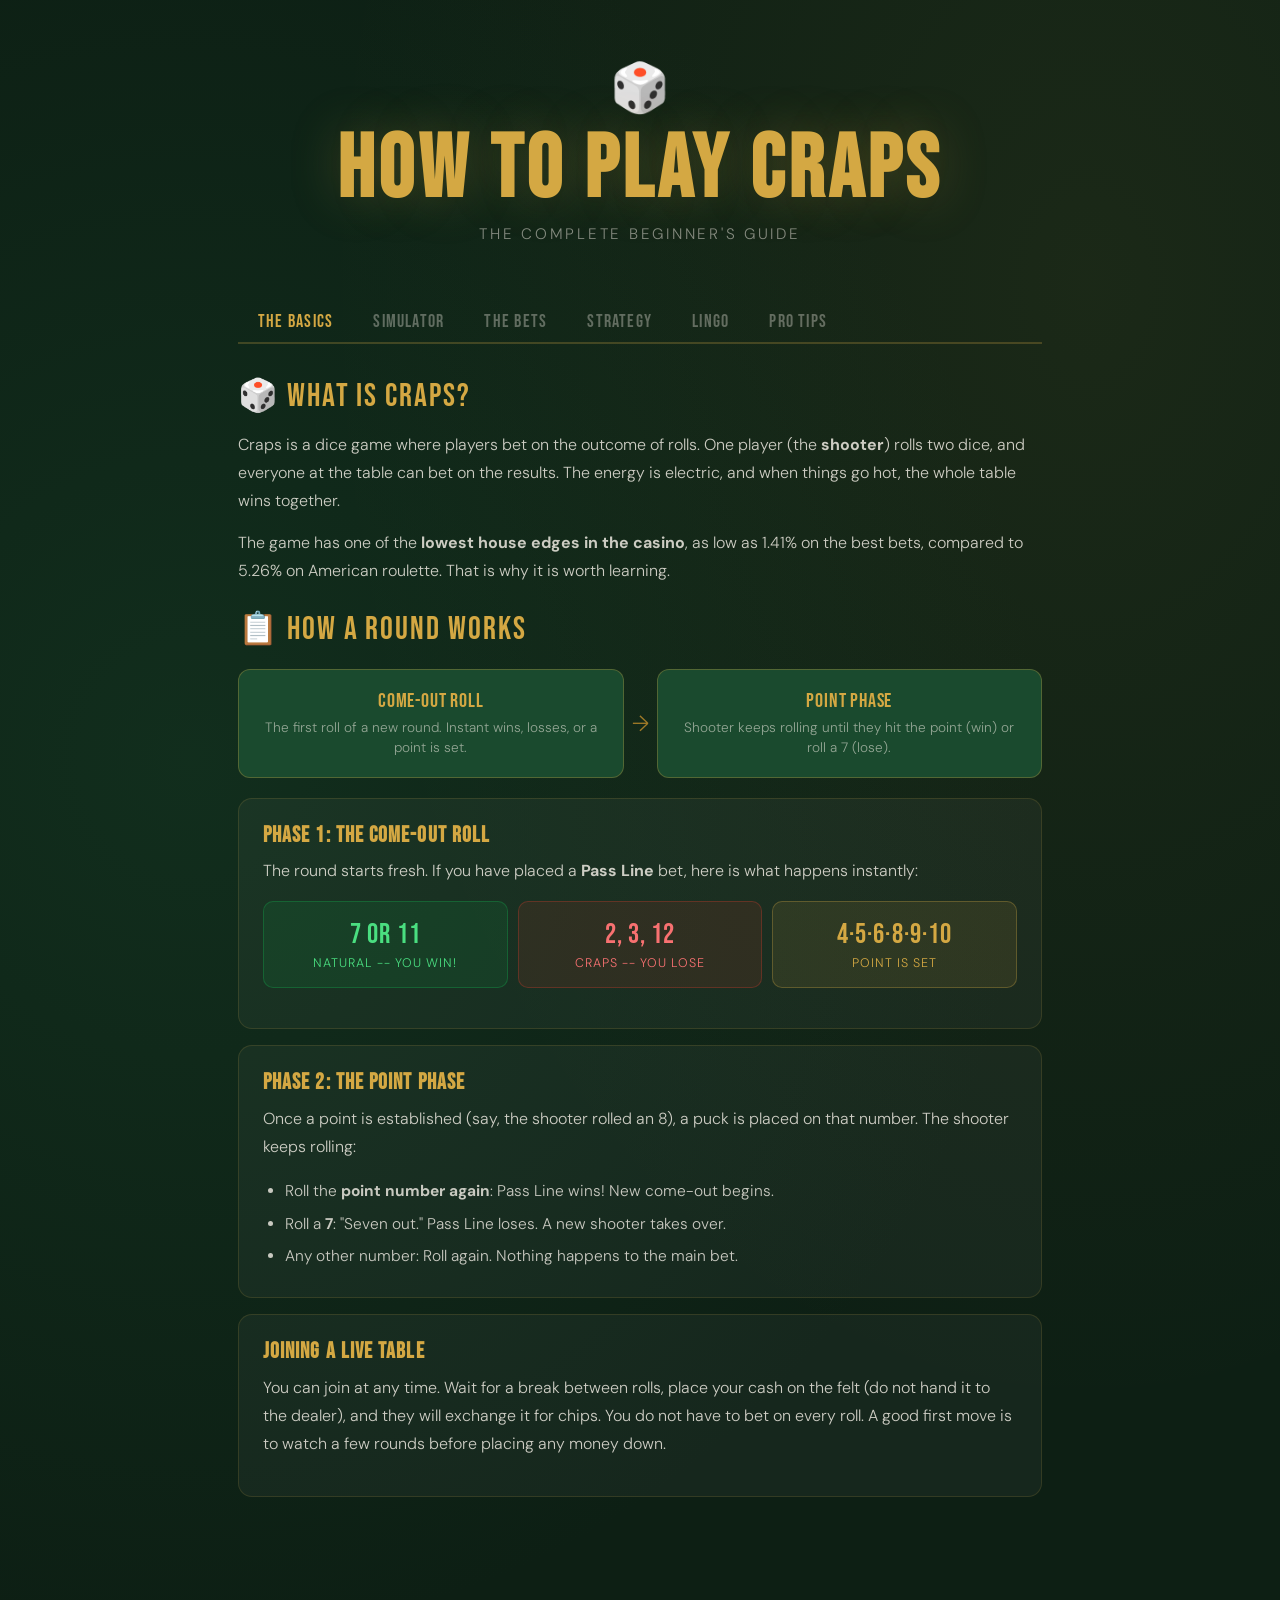
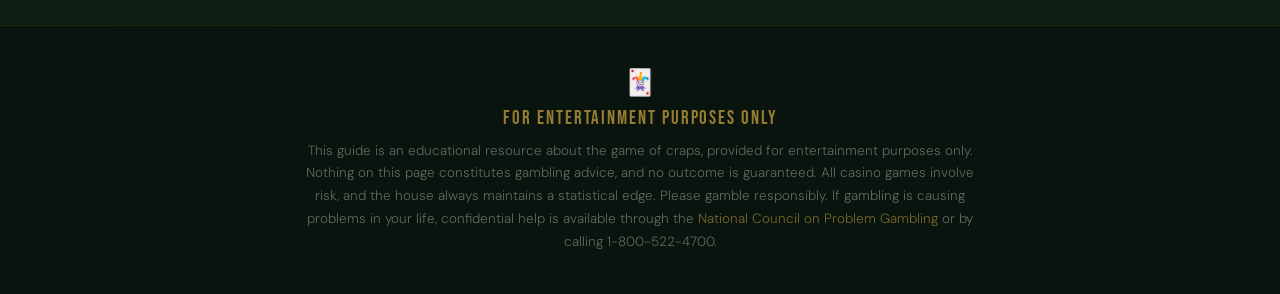
==== index.html @ 187bb557 "Setup the site" ====
<!DOCTYPE html>
<html lang="en">
<head>
<meta charset="UTF-8">
<meta name="viewport" content="width=device-width, initial-scale=1.0, viewport-fit=cover">
<meta name="theme-color" content="#0d1f14">

<title>How to Play Craps: Complete Beginner's Guide with Free Simulator</title>
<meta name="description" content="Learn how to play craps in minutes. Covers rules, the best bets (Pass Line, Free Odds), what to avoid, and a free interactive simulator with bankroll tracker. For entertainment purposes only.">
<meta name="keywords" content="how to play craps, craps rules, craps guide, craps for beginners, craps bets explained, pass line bet, free odds bet, craps simulator, craps strategy, casino dice game">
<meta name="author" content="CrapsGuide.fun">
<link rel="canonical" href="https://crapsguide.fun/">

<meta property="og:type" content="article">
<meta property="og:title" content="How to Play Craps: Complete Beginner's Guide with Free Simulator">
<meta property="og:description" content="Learn craps rules, the best bets, what to avoid, and practice free with an interactive simulator. One of the lowest house-edge games in the casino, if you know what to bet.">
<meta property="og:url" content="https://crapsguide.fun/">
<meta property="og:site_name" content="CrapsGuide.fun">
<meta property="og:locale" content="en_US">

<meta name="twitter:card" content="summary">
<meta name="twitter:title" content="How to Play Craps: Complete Beginner's Guide with Free Simulator">
<meta name="twitter:description" content="Learn craps rules, the best bets, what to avoid, and practice free with an interactive simulator. One of the lowest house-edge games in the casino.">
<meta name="twitter:site" content="@crapsguide">

<meta name="robots" content="index, follow">

<script type="application/ld+json">
{
  "@context": "https://schema.org",
  "@graph": [
    {
      "@type": "Article",
      "@id": "https://crapsguide.fun/#article",
      "headline": "How to Play Craps: Complete Beginner's Guide",
      "description": "A complete guide to playing craps, covering the rules, best bets, house edges, table lingo, and an interactive simulator with bankroll tracker.",
      "url": "https://crapsguide.fun/",
      "author": {
        "@type": "Organization",
        "name": "CrapsGuide.fun",
        "url": "https://crapsguide.fun/"
      },
      "publisher": {
        "@type": "Organization",
        "name": "CrapsGuide.fun",
        "url": "https://crapsguide.fun/"
      },
      "mainEntityOfPage": "https://crapsguide.fun/",
      "inLanguage": "en-US",
      "about": {
        "@type": "Thing",
        "name": "Craps",
        "description": "A casino dice game where players bet on the outcome of dice rolls"
      }
    },
    {
      "@type": "FAQPage",
      "@id": "https://crapsguide.fun/#faq",
      "mainEntity": [
        {
          "@type": "Question",
          "name": "How do you play craps?",
          "acceptedAnswer": {
            "@type": "Answer",
            "text": "Craps is a dice game with two phases. On the come-out roll, rolling 7 or 11 wins the Pass Line bet instantly, while 2, 3, or 12 loses. Any other number (4, 5, 6, 8, 9, or 10) sets the point. In the point phase, the shooter keeps rolling until they hit the point number again (Pass Line wins) or roll a 7 (Pass Line loses)."
          }
        },
        {
          "@type": "Question",
          "name": "What is the best bet in craps?",
          "acceptedAnswer": {
            "@type": "Answer",
            "text": "The best bets in craps are the Pass Line bet (1.41% house edge) combined with the Free Odds bet, which has a 0% house edge and is the only bet in any casino game with no mathematical advantage for the house. Always take maximum odds after a point is set."
          }
        },
        {
          "@type": "Question",
          "name": "What bets should you avoid in craps?",
          "acceptedAnswer": {
            "@type": "Answer",
            "text": "Avoid proposition bets (11-16% house edge), Hardways (9-11%), Big 6 and Big 8 (9.09%), and the Field bet. These bets have very high house edges and will drain your bankroll quickly. Stick to the Pass Line and Free Odds for the best chance of a longer session."
          }
        },
        {
          "@type": "Question",
          "name": "What is the Free Odds bet in craps?",
          "acceptedAnswer": {
            "@type": "Answer",
            "text": "The Free Odds bet is an additional wager placed behind your Pass Line bet after a point is set. It pays true mathematical odds with zero house edge: 2:1 for points 4 or 10, 3:2 for points 5 or 9, and 6:5 for points 6 or 8. Most casinos allow 2x to 10x odds. Always take the maximum odds available."
          }
        },
        {
          "@type": "Question",
          "name": "What does 'seven out' mean in craps?",
          "acceptedAnswer": {
            "@type": "Answer",
            "text": "Seven out means the shooter rolled a 7 during the point phase, before hitting the point number. This ends the shooter's turn, causes all Pass Line bets to lose, and passes the dice to the next shooter."
          }
        },
        {
          "@type": "Question",
          "name": "Is craps a good game to play at a casino?",
          "acceptedAnswer": {
            "@type": "Answer",
            "text": "Craps is one of the best games in the casino if you stick to the right bets. The Pass Line has only a 1.41% house edge, and combining it with Free Odds can bring the overall edge below 0.5%. It's comparable to blackjack with basic strategy and far better than slots (5-12%) or roulette (5.26%)."
          }
        },
        {
          "@type": "Question",
          "name": "What is a come-out roll in craps?",
          "acceptedAnswer": {
            "@type": "Answer",
            "text": "The come-out roll is the first roll of a new craps round. During the come-out, rolling 7 or 11 is a Natural and wins the Pass Line bet immediately. Rolling 2, 3, or 12 is Craps and loses the Pass Line bet. Any other number (4, 5, 6, 8, 9, or 10) establishes the point for that round."
          }
        }
      ]
    }
  ]
}
</script>

<link rel="stylesheet" href="css/style.css">

</head>
<body>

<header>
  <span class="dice-anim">🎲</span>
  <h1>How to Play Craps</h1>
  <div class="subtitle">The Complete Beginner's Guide</div>
</header>

<main>
<div class="container">

  <nav class="tabs" role="tablist" aria-label="Guide sections">
    <button class="tab-btn active" role="tab" aria-selected="true"  aria-controls="tab-basics"    onclick="showTab('basics',this)">The Basics</button>
    <button class="tab-btn"        role="tab" aria-selected="false" aria-controls="tab-simulator" onclick="showTab('simulator',this)">Simulator</button>
    <button class="tab-btn"        role="tab" aria-selected="false" aria-controls="tab-bets"      onclick="showTab('bets',this)">The Bets</button>
    <button class="tab-btn"        role="tab" aria-selected="false" aria-controls="tab-strategy"  onclick="showTab('strategy',this)">Strategy</button>
    <button class="tab-btn"        role="tab" aria-selected="false" aria-controls="tab-lingo"     onclick="showTab('lingo',this)">Lingo</button>
    <button class="tab-btn"        role="tab" aria-selected="false" aria-controls="tab-protips"   onclick="showTab('protips',this)">Pro Tips</button>
  </nav>

  <div id="tab-basics" class="tab-content active" role="tabpanel">
    <div class="section-title">🎲 What Is Craps?</div>
    <p>Craps is a dice game where players bet on the outcome of rolls. One player (the <strong>shooter</strong>) rolls two dice, and everyone at the table can bet on the results. The energy is electric, and when things go hot, the whole table wins together.</p>
    <p>The game has one of the <strong>lowest house edges in the casino</strong>, as low as 1.41% on the best bets, compared to 5.26% on American roulette. That is why it is worth learning.</p>

    <div class="section-title" style="margin-top:1.5rem">📋 How a Round Works</div>
    <div class="phase-flow">
      <div class="phase-box">
        <div class="label">Come-Out Roll</div>
        <div class="desc">The first roll of a new round. Instant wins, losses, or a point is set.</div>
      </div>
      <div class="arrow">→</div>
      <div class="phase-box">
        <div class="label">Point Phase</div>
        <div class="desc">Shooter keeps rolling until they hit the point (win) or roll a 7 (lose).</div>
      </div>
    </div>

    <div class="card">
      <h3>Phase 1: The Come-Out Roll</h3>
      <p>The round starts fresh. If you have placed a <strong>Pass Line</strong> bet, here is what happens instantly:</p>
      <div class="outcomes-grid">
        <div class="outcome win">
          <div class="nums">7 or 11</div>
          <div class="result">Natural -- You Win!</div>
        </div>
        <div class="outcome lose">
          <div class="nums">2, 3, 12</div>
          <div class="result">Craps -- You Lose</div>
        </div>
        <div class="outcome point">
          <div class="nums">4·5·6·8·9·10</div>
          <div class="result">Point is Set</div>
        </div>
      </div>
    </div>

    <div class="card">
      <h3>Phase 2: The Point Phase</h3>
      <p>Once a point is established (say, the shooter rolled an 8), a puck is placed on that number. The shooter keeps rolling:</p>
      <ul>
        <li>Roll the <strong>point number again</strong>: Pass Line wins! New come-out begins.</li>
        <li>Roll a <strong>7</strong>: "Seven out." Pass Line loses. A new shooter takes over.</li>
        <li>Any other number: Roll again. Nothing happens to the main bet.</li>
      </ul>
    </div>

    <div class="card">
      <h3>Joining a Live Table</h3>
      <p>You can join at any time. Wait for a break between rolls, place your cash on the felt (do not hand it to the dealer), and they will exchange it for chips. You do not have to bet on every roll. A good first move is to watch a few rounds before placing any money down.</p>
    </div>
  </div>

  <div id="tab-simulator" class="tab-content" role="tabpanel">
    <div class="section-title">🎲 Roll Simulator</div>
    <p>You start with <strong>$200</strong>. Each round you bet <strong>$10</strong> on the Pass Line. When a point is set, you will be offered the chance to take <strong>Free Odds</strong>. It's the one bet in the casino with zero house edge. See how long your stack lasts!</p>

    <div class="simulator">

      <div class="bankroll-bar" aria-live="polite">
        <div class="bank-cell">
          <div class="bank-label">Bankroll</div>
          <div class="bank-value" id="bank-stack">$200</div>
        </div>
        <div class="bank-cell">
          <div class="bank-label">Net P/L</div>
          <div class="bank-value neutral" id="bank-pl">$0</div>
        </div>
        <div class="bank-cell">
          <div class="bank-label">Rounds</div>
          <div class="bank-value neutral" id="bank-rounds">0</div>
        </div>
        <div class="bank-cell">
          <div class="bank-label">W / L</div>
          <div class="bank-value neutral" id="bank-wl">0 / 0</div>
        </div>
      </div>

      <div class="active-bets" id="active-bets" aria-label="Active bets"></div>

      <div id="sim-phase" class="sim-phase-badge">Phase: Come-Out Roll</div>

      <div class="dice-display" aria-live="polite" aria-label="Dice result">
        <div class="die-wrap" id="die1-wrap">
          <svg class="die-face" viewBox="0 0 100 100" xmlns="http://www.w3.org/2000/svg" aria-hidden="true">
            <rect x="3" y="3" width="94" height="94" rx="16" ry="16" fill="#f9f6f0"/>
            <rect x="3" y="3" width="94" height="94" rx="16" ry="16" fill="none" stroke="rgba(0,0,0,0.08)" stroke-width="1.5"/>
            <g id="pips1"></g>
          </svg>
        </div>
        <div class="die-wrap" id="die2-wrap">
          <svg class="die-face" viewBox="0 0 100 100" xmlns="http://www.w3.org/2000/svg" aria-hidden="true">
            <rect x="3" y="3" width="94" height="94" rx="16" ry="16" fill="#f9f6f0"/>
            <rect x="3" y="3" width="94" height="94" rx="16" ry="16" fill="none" stroke="rgba(0,0,0,0.08)" stroke-width="1.5"/>
            <g id="pips2"></g>
          </svg>
        </div>
      </div>

      <div id="sim-status" class="sim-status" style="color:var(--gold)">Ready to Play</div>
      <div id="sim-result" class="sim-result">Each round costs $10 on the Pass Line. Tap Roll to begin!</div>

      <div class="odds-prompt" id="odds-prompt">
        <div class="odds-prompt-title" id="odds-title">Take Free Odds?</div>
        <div class="odds-prompt-desc" id="odds-desc">Point is set. You can place an extra bet behind your Pass Line with ZERO house edge.</div>
        <div class="odds-btns">
          <button class="odds-btn take" onclick="takeOdds()" touch-action="manipulation">Take $20 Odds</button>
          <button class="odds-btn skip" onclick="skipOdds()" touch-action="manipulation">No Thanks</button>
        </div>
      </div>

      <div class="sim-btns">
        <button class="roll-btn" id="roll-btn" onclick="rollDice()" aria-label="Roll the dice">🎲 ROLL</button>
        <button class="reset-btn" onclick="resetGame()" aria-label="Reset game">↺ RESET</button>
      </div>

      <div class="scenario-panel">
        <div class="scenario-panel-label">Watch a scripted run</div>
        <div class="scenario-btns">
          <button id="sc-hot" class="scenario-btn hot" onclick="playScenario('hot')" aria-label="Watch hot shooter scenario">🔥 Hot Shooter</button>
          <button id="sc-cold" class="scenario-btn cold" onclick="playScenario('cold')" aria-label="Watch cold table scenario">❄️ Cold Table</button>
        </div>
        <div class="scenario-hint">Auto-plays a scripted session — Pass Line + Free Odds — so you can see what a great run (or rough stretch) actually looks like.</div>
      </div>

      <div class="session-log" id="session-log" aria-label="Session log" aria-live="polite">
        <div class="log-empty">Your session log will appear here.</div>
      </div>

    </div>
  </div>

  <div id="tab-bets" class="tab-content" role="tabpanel">
    <div class="section-title">💰 Understanding the Bets</div>
    <p>Craps has many bets, but most of them are traps. Here is the full picture so you know what to play and what to skip.</p>
    <div class="table-wrap">
      <table class="bets-table">
        <thead>
          <tr><th>Bet</th><th>House Edge</th><th>Notes</th></tr>
        </thead>
        <tbody>
          <tr>
            <td><strong>Pass Line</strong> <span class="bet-tag tag-best">Best</span></td>
            <td class="edge-good">1.41%</td>
            <td>Always. Your primary bet as a new player.</td>
          </tr>
          <tr>
            <td><strong>Don't Pass Line</strong></td>
            <td class="edge-good">1.36%</td>
            <td>Marginally better odds, but you are betting against the shooter, which is socially unpopular at a hot table.</td>
          </tr>
          <tr>
            <td><strong>Odds Bet (Free Odds)</strong> <span class="bet-tag tag-best">Best</span></td>
            <td class="edge-good">0%</td>
            <td>The only 0% house edge bet in the casino. Take maximum odds after a point is set.</td>
          </tr>
          <tr>
            <td><strong>Come Bet</strong></td>
            <td class="edge-good">1.41%</td>
            <td>Like a Pass Line placed during the point phase. Good once you are comfortable.</td>
          </tr>
          <tr>
            <td><strong>Place 6 or 8</strong></td>
            <td class="edge-ok">1.52%</td>
            <td>Acceptable. Pays 7:6 on the most common point numbers. Bet in multiples of $6.</td>
          </tr>
          <tr>
            <td><strong>Place 5 or 9</strong></td>
            <td class="edge-ok">4%</td>
            <td>Mediocre. Skip unless you love action.</td>
          </tr>
          <tr>
            <td><strong>Place 4 or 10</strong></td>
            <td class="edge-bad">6.67%</td>
            <td>Avoid. High house edge.</td>
          </tr>
          <tr>
            <td><strong>Field Bet</strong> <span class="bet-tag tag-avoid">Avoid</span></td>
            <td class="edge-bad">2.78–5.56%</td>
            <td>Looks attractive and hits often, but terrible odds long-term.</td>
          </tr>
          <tr>
            <td><strong>Big 6 / Big 8</strong> <span class="bet-tag tag-avoid">Avoid</span></td>
            <td class="edge-bad">9.09%</td>
            <td>Never. Same as Place 6/8 but pays worse. A sucker bet in disguise.</td>
          </tr>
          <tr>
            <td><strong>Proposition Bets</strong> <span class="bet-tag tag-avoid">Avoid</span></td>
            <td class="edge-bad">11–16%</td>
            <td>Terrible. These exist to drain your bankroll. Dealers sometimes call them sucker bets.</td>
          </tr>
          <tr>
            <td><strong>Hardways</strong> <span class="bet-tag tag-avoid">Avoid</span></td>
            <td class="edge-bad">9–11%</td>
            <td>Fun to look at on the layout, brutal to bet on.</td>
          </tr>
        </tbody>
      </table>
    </div>
    <hr class="divider">
    <div class="card">
      <h3>🌟 The Free Odds Bet</h3>
      <p>After a point is set, you can place an additional bet <em>behind</em> your Pass Line bet called "Taking Odds." It pays <strong>true mathematical odds</strong> with zero house edge, the only such bet in any casino.</p>
      <ul>
        <li>Point is 4 or 10: Odds pay <strong>2:1</strong></li>
        <li>Point is 5 or 9: Odds pay <strong>3:2</strong></li>
        <li>Point is 6 or 8: Odds pay <strong>6:5</strong></li>
      </ul>
      <p style="margin-top:0.8rem">Most casinos allow 2x, 3x-4x-5x, or even 10x odds. <strong>Always take the maximum odds offered.</strong></p>
    </div>
  </div>

  <div id="tab-strategy" class="tab-content" role="tabpanel">
    <div class="section-title">🧠 Playing Smart</div>
    <div class="tip">
      <div class="tip-icon">✅</div>
      <div class="tip-text"><strong>The Beginner's Setup:</strong> Stick to Pass Line plus maximum Free Odds. That is it. This keeps your house edge under 0.5% on total money risked and makes the game easy to follow.</div>
    </div>
    <div class="tip">
      <div class="tip-icon">✅</div>
      <div class="tip-text"><strong>Add Come Bets for more action:</strong> Once comfortable, place Come bets after the point is set. They work like a mini Pass Line, setting their own point, and you can take odds on them too.</div>
    </div>
    <div class="tip">
      <div class="tip-icon">✅</div>
      <div class="tip-text"><strong>Place the 6 and 8:</strong> If you want more numbers working, Place bets on 6 and 8 are decent. Bet in multiples of $6 so the 7:6 payout works correctly.</div>
    </div>
    <div class="tip warning">
      <div class="tip-icon">⚠️</div>
      <div class="tip-text"><strong>The center of the table is a trap.</strong> All those colorful proposition bets in the middle? Hard 6, Any Craps, C&E? Ignore them. They carry 10%+ house edges and are designed to look exciting while draining your chips.</div>
    </div>
    <div class="tip warning">
      <div class="tip-icon">⚠️</div>
      <div class="tip-text"><strong>Streaks are an illusion.</strong> A "hot shooter" does not change the probability of any roll. Past results do not influence dice. Play the math, not the mood.</div>
    </div>
    <div class="tip">
      <div class="tip-icon">💡</div>
      <div class="tip-text"><strong>Bankroll rule of thumb:</strong> Bring at least 30x your Pass Line bet. Betting $10 Pass with 3x odds? You want roughly $300 to $400 at the table to ride out variance.</div>
    </div>
    <div class="tip">
      <div class="tip-icon">💡</div>
      <div class="tip-text"><strong>Craps vs. other games:</strong> Blackjack with basic strategy runs about 0.5% edge, similar to craps with full odds. Slots are typically 5 to 12%. Craps is genuinely one of the better games in the building, but only if you play the right bets.</div>
    </div>
    <hr class="divider">
    <div class="card">
      <h3>🎯 Optimal Strategy (TL;DR)</h3>
      <ol>
        <li>Bet the <strong>Pass Line</strong> before every come-out roll</li>
        <li>Once the point is set, take <strong>maximum Free Odds</strong></li>
        <li>Optionally add <strong>Come Bets with odds</strong> for more action</li>
        <li><strong>Ignore everything else</strong> on the table layout</li>
        <li>Tip the dealers occasionally. It's good for the table vibe</li>
      </ol>
    </div>
  </div>

  <div id="tab-lingo" class="tab-content" role="tabpanel">
    <div class="section-title">🗣️ Table Talk</div>
    <p>Walk up knowing the language. The dealers will respect you for it, and you will not look lost.</p>
    <div class="lingo-grid">
      <div class="lingo-item"><div class="lingo-term">Shooter</div><div class="lingo-def">The player rolling the dice. Rotates clockwise around the table.</div></div>
      <div class="lingo-item"><div class="lingo-term">Come-Out Roll</div><div class="lingo-def">The first roll of a new round. The puck is "OFF."</div></div>
      <div class="lingo-item"><div class="lingo-term">Natural</div><div class="lingo-def">Rolling 7 or 11 on the come-out. Instant Pass Line win.</div></div>
      <div class="lingo-item"><div class="lingo-term">Craps</div><div class="lingo-def">Rolling 2, 3, or 12 on the come-out. Pass Line loses.</div></div>
      <div class="lingo-item"><div class="lingo-term">The Point</div><div class="lingo-def">4, 5, 6, 8, 9, or 10 rolled on the come-out. Sets the target.</div></div>
      <div class="lingo-item"><div class="lingo-term">Seven Out</div><div class="lingo-def">Rolling a 7 in the point phase. Ends the shooter's turn.</div></div>
      <div class="lingo-item"><div class="lingo-term">Make the Point</div><div class="lingo-def">Hitting the point number before a 7. Pass Line wins!</div></div>
      <div class="lingo-item"><div class="lingo-term">Free Odds / Taking Odds</div><div class="lingo-def">Additional bet behind Pass Line with 0% house edge.</div></div>
      <div class="lingo-item"><div class="lingo-term">Stickman</div><div class="lingo-def">Dealer who moves the dice with a hooked stick and calls outcomes.</div></div>
      <div class="lingo-item"><div class="lingo-term">Boxman</div><div class="lingo-def">Supervisor at the table center, overseeing chips and disputes.</div></div>
      <div class="lingo-item"><div class="lingo-term">Puck</div><div class="lingo-def">Disc showing ON/OFF. Placed on the point number when active.</div></div>
      <div class="lingo-item"><div class="lingo-term">Color Up</div><div class="lingo-def">Exchange small chips for larger denominations when leaving.</div></div>
      <div class="lingo-item"><div class="lingo-term">Hardway</div><div class="lingo-def">Rolling a pair to hit a number, e.g., 4+4 for Hard 8.</div></div>
      <div class="lingo-item"><div class="lingo-term">Yo (Yo-Leven)</div><div class="lingo-def">Slang for 11, said "yo" to avoid confusion with "seven."</div></div>
      <div class="lingo-item"><div class="lingo-term">Press It</div><div class="lingo-def">Increasing or doubling a bet after a win.</div></div>
      <div class="lingo-item"><div class="lingo-term">Buy In</div><div class="lingo-def">Exchanging cash for chips. Place bills on the felt; do not hand to the dealer.</div></div>
    </div>
  </div>

  <div id="tab-protips" class="tab-content" role="tabpanel">
    <div class="section-title">&#x1F393; Pro Tips</div>
    <p>You know the rules and the bets. Here is what separates a confident player from a nervous one: what to do your first 30 minutes at a live table, how odds multipliers work across casinos, and a no-nonsense debunking of the myths you will absolutely hear at the table.</p>

    <div class="accordion">
      <button class="accordion-btn" onclick="toggleAccordion(this)" aria-expanded="false">
        <span class="accordion-title">&#x1F3B0; Your First 30 Minutes at a Real Table</span>
        <span class="accordion-icon">&#x25BC;</span>
      </button>
      <div class="accordion-body">
        <p style="margin-bottom:1rem;">The rules are the easy part. Here is the physical and social stuff nobody tells you.</p>
        <ol class="steps-list">
          <li><strong>Find a low minimum table.</strong> Look for $5 or $10 minimums. The Strip skews higher; downtown casinos and off-strip properties are more beginner-friendly. The minimum is posted on a small placard at the table edge.</li>
          <li><strong>Wait for the right moment to buy in.</strong> Do not walk up mid-roll and drop cash on the table. Wait until the dice are in the center or after a seven-out. Place your cash flat on the felt and say "Change, please." Do not hand it directly to the dealer.</li>
          <li><strong>Pick your spot.</strong> Standing near either end of the table is fine. The Pass Line runs along the entire edge closest to you. There is no wrong choice here.</li>
          <li><strong>Announce dealer-placed bets.</strong> For the Pass Line you place your own chips. For bets requiring the dealer to position them, hand over your chips and say what you want. They handle the rest.</li>
          <li><strong>Collect your winnings promptly.</strong> When you win, the dealer pushes chips to you. Grab them before the next come-out or they may be treated as a new bet. Leaving them is called "letting it ride". Which is fine on purpose but rough by accident.</li>
          <li><strong>Place your Free Odds bet yourself.</strong> After the point is set, place your odds chips directly behind your Pass Line bet, just outside the Pass Line area. No announcement needed. The dealer will confirm.</li>
          <li><strong>One hand for the dice.</strong> Shooters use one hand only. Keep your drink back from the table edge. If the dice hit your hand mid-roll, you will hear about it.</li>
          <li><strong>Tip the crew.</strong> Place a chip on the Pass Line and say "for the dealers." They will appreciate it and the table energy will thank you.</li>
          <li><strong>Do not stress the etiquette.</strong> Dealers deal with beginners constantly and are glad to help. "Is now a good time to buy in?" gets a friendly answer 99% of the time.</li>
        </ol>
      </div>
    </div>

    <div class="accordion">
      <button class="accordion-btn" onclick="toggleAccordion(this)" aria-expanded="false">
        <span class="accordion-title">&#x1F4D0; Odds Multipliers: 2x vs 3-4-5x vs 10x</span>
        <span class="accordion-icon">&#x25BC;</span>
      </button>
      <div class="accordion-body">
        <p>Not all casinos offer the same odds multiplier. The higher the multiplier, the more of your total action sits on a 0% edge bet.</p>
        <table class="odds-table">
          <thead><tr><th>Casino Offer</th><th>Pass Line</th><th>Max Odds</th><th>Combined Edge</th></tr></thead>
          <tbody>
            <tr><td>1x Odds</td><td>$10</td><td>$10</td><td>0.85%</td></tr>
            <tr><td>2x Odds</td><td>$10</td><td>$20</td><td>0.61%</td></tr>
            <tr><td>3-4-5x Odds</td><td>$10</td><td>$30-50</td><td class="highlight">0.37%</td></tr>
            <tr><td>5x Odds</td><td>$10</td><td>$50</td><td>0.33%</td></tr>
            <tr><td>10x Odds</td><td>$10</td><td>$100</td><td class="highlight">0.18%</td></tr>
            <tr><td>100x Odds</td><td>$10</td><td>$1,000</td><td>0.02%</td></tr>
          </tbody>
        </table>
        <p style="margin-top:1rem;"><strong>3-4-5x is the most common offer</strong> at major casinos: 3x on the 4 and 10, 4x on the 5 and 9, 5x on the 6 and 8. Those multipliers normalize the max payout to exactly 6x your Pass Line bet regardless of the point, keeping dealer math clean.</p>
        <p>Higher odds do not change your expected loss per hour. The only money the casino profits from is your flat Pass Line bet. Everything behind it is pure math in your favor. Higher multipliers just shift more of your total action onto the 0% bet, giving bigger swings in both directions.</p>
        <p>Budget tip: a $5 table with 2x odds beats a $25 table with 10x odds every time. The table minimum is always your biggest cost driver.</p>
      </div>
    </div>

    <div class="accordion">
      <button class="accordion-btn" onclick="toggleAccordion(this)" aria-expanded="false">
        <span class="accordion-title">&#x1F52E; Craps Myths: Debunked</span>
        <span class="accordion-icon">&#x25BC;</span>
      </button>
      <div class="accordion-body">
        <p style="margin-bottom:1rem;">You will hear all of these at a real table. Some are harmless superstitions. Some will cost you money.</p>

        <div class="myth-card busted">
          <div class="myth-header"><div class="myth-icon">&#x1F3B2;</div><div>
            <div class="myth-label">Myth</div>
            <div class="myth-title">"Dice setting and controlled shooting can change your odds."</div>
          </div></div>
          <div class="myth-body">This is the big one. Casino physicists, mathematicians, and independent testers have studied this extensively. On a regulation table where dice must hit the back wall, controlled shooting has no statistically demonstrated edge. Casinos require that back-wall bounce specifically to neutralize spin control. The people selling "dice setting courses" make their money selling courses, not at the tables.</div>
        </div>

        <div class="myth-card busted">
          <div class="myth-header"><div class="myth-icon">&#x1F6AB;</div><div>
            <div class="myth-label">Myth</div>
            <div class="myth-title">"Never say the word 'seven' at the table."</div>
          </div></div>
          <div class="myth-body">Pure superstition. The dice have no ears. That said, you probably should not say it anyway because the players around you genuinely believe it and you will get dirty looks. Call it "the devil" if you must.</div>
        </div>

        <div class="myth-card busted">
          <div class="myth-header"><div class="myth-icon">&#x1F4C9;</div><div>
            <div class="myth-label">Myth</div>
            <div class="myth-title">"After a long roll, a seven-out is 'due.'"</div>
          </div></div>
          <div class="myth-body">Classic gambler's fallacy. Each roll is an independent event. After 30 rolls without a seven, the probability of rolling a seven on the next roll is exactly what it has always been: 6 out of 36, about 16.7%. The dice have no memory. The table has no memory. The only thing that remembers is your bankroll.</div>
        </div>

        <div class="myth-card busted">
          <div class="myth-header"><div class="myth-icon">&#x1F4B8;</div><div>
            <div class="myth-label">Myth</div>
            <div class="myth-title">"Pressing your bets when you are hot is a winning strategy."</div>
          </div></div>
          <div class="myth-body">Pressing (doubling up after wins) feels great during a streak. But it does not change the house edge on the underlying bet. You are just putting more money at risk on a bet that still has a built-in house advantage. What pressing does is increase variance: bigger highs, faster crashes. Enjoy it if you like, just do not call it a strategy.</div>
        </div>

        <div class="myth-card verdict">
          <div class="myth-header"><div class="myth-icon">&#x2705;</div><div>
            <div class="myth-label">Actually True</div>
            <div class="myth-title">"A new shooter changes the energy at the table."</div>
          </div></div>
          <div class="myth-body">Not mathematically true, but socially true. A confident new shooter who throws well genuinely changes the mood of a craps table in a way that is real and fun. That shared experience is one of the best things about the game. Just do not bet your bankroll on the vibes.</div>
        </div>

      </div>
    </div>
  </div>

</div>

<div class="sponsor-zone" id="sponsor-zone">
  <div class="container" style="padding-bottom:0;padding-top:0;">
    <div class="sponsor-inner">
      <div class="sponsor-label">Sponsored</div>
      <a href="#" class="sponsor-card" rel="noopener sponsored">
        <div class="sponsor-logo">&#x1F3B0;</div>
        <div class="sponsor-copy">
          <div class="sponsor-name">Your Casino Partner</div>
          <div class="sponsor-desc">Practice online before hitting the felt. Trusted by players worldwide.</div>
        </div>
        <div class="sponsor-cta">Learn More</div>
      </a>
    </div>
  </div>
</div>

</main>

<section aria-label="Frequently Asked Questions" style="position:absolute;left:-9999px;width:1px;height:1px;overflow:hidden;">
  <h2>Frequently Asked Questions About Craps</h2>
  <article><h3>How do you play craps?</h3><p>Craps is a casino dice game with two phases. On the come-out roll, rolling 7 or 11 wins the Pass Line instantly, while 2, 3, or 12 loses. Any other number sets the point. In the point phase, the shooter keeps rolling until they hit the point (Pass Line wins) or roll a 7 (Pass Line loses).</p></article>
  <article><h3>What is the best bet in craps?</h3><p>The best bets are the Pass Line (1.41% house edge) combined with the Free Odds bet, which has 0% house edge. Always take maximum odds after a point is set.</p></article>
  <article><h3>What is the Free Odds bet in craps?</h3><p>Placed behind your Pass Line bet after a point is set. Pays true mathematical odds with zero house edge: 2:1 for points 4 or 10, 3:2 for points 5 or 9, 6:5 for points 6 or 8.</p></article>
  <article><h3>What bets should you avoid in craps?</h3><p>Avoid proposition bets (11-16% house edge), Hardways (9-11%), Big 6 and Big 8 (9.09%), and the Field bet. Stick to Pass Line and Free Odds.</p></article>
  <article><h3>What does seven out mean in craps?</h3><p>The shooter rolled a 7 during the point phase before hitting the point. This ends the shooter's turn and all Pass Line bets lose.</p></article>
  <article><h3>What is a come-out roll in craps?</h3><p>The first roll of a new round. Rolling 7 or 11 is a Natural (Pass Line wins). Rolling 2, 3, or 12 is Craps (Pass Line loses). Any other number sets the point.</p></article>
  <article><h3>Is craps a good casino game?</h3><p>Yes, with Pass Line and Free Odds the house edge can be under 0.5%, comparable to blackjack with basic strategy and far better than slots or roulette.</p></article>
</section>

<footer>
  <div class="disclaimer-inner">
    <div class="disclaimer-icon">&#x1F0CF;</div>
    <div class="disclaimer-title">For Entertainment Purposes Only</div>
    <p class="disclaimer-text">
      This guide is an educational resource about the game of craps, provided for entertainment purposes only.
      Nothing on this page constitutes gambling advice, and no outcome is guaranteed. All casino games involve risk, and the house always maintains a statistical edge.
      Please gamble responsibly. If gambling is causing problems in your life, confidential help is available through the
      <a href="https://www.ncpgambling.org" target="_blank" rel="noopener noreferrer">National Council on Problem Gambling</a>
      or by calling 1-800-522-4700.
    </p>
  </div>
</footer>

<script src="js/script.js"></script>
</body>
</html>
---- css/style.css ----
@import url('https://fonts.googleapis.com/css2?family=Bebas+Neue&family=DM+Sans:wght@300;400;600&display=swap');

:root {
  --felt: #1a4a2e;
  --felt-dark: #123520;
  --gold: #d4a843;
  --gold-dim: #a07a28;
  --cream: #f5f0e8;
  --dark: #0d1f14;
  --green-bright: #4ade80;
  --red-bright: #f87171;
  --blue-bright: #60a5fa;
  --tap-highlight: transparent;
}

*, *::before, *::after {
  box-sizing: border-box;
  margin: 0; padding: 0;
  -webkit-tap-highlight-color: var(--tap-highlight);
}
html { scroll-behavior: smooth; -webkit-text-size-adjust: 100%; }
body {
  background: var(--dark);
  color: var(--cream);
  font-family: 'DM Sans', sans-serif;
  font-weight: 300;
  min-height: 100vh;
  min-height: 100dvh;
  overflow-x: hidden;
  background-image:
    radial-gradient(ellipse at 15% 40%, rgba(26,74,46,0.35) 0%, transparent 55%),
    radial-gradient(ellipse at 85% 15%, rgba(212,168,67,0.07) 0%, transparent 50%);
}

header { text-align: center; padding: clamp(2rem,6vw,3.5rem) 1rem clamp(1rem,3vw,2rem); }
.dice-anim {
  font-size: clamp(2rem,6vw,3rem);
  display: block; margin-bottom: 0.4rem;
  animation: float 3s ease-in-out infinite;
  user-select: none;
}
@keyframes float { 0%,100%{transform:translateY(0)} 50%{transform:translateY(-7px)} }
h1 {
  font-family: 'Bebas Neue', sans-serif;
  font-size: clamp(2.4rem,10vw,5.5rem);
  letter-spacing: 0.05em; color: var(--gold);
  text-shadow: 0 0 50px rgba(212,168,67,0.25); line-height: 1.05;
}
.subtitle {
  color: rgba(245,240,232,0.5);
  font-size: clamp(0.7rem,2.5vw,0.95rem);
  letter-spacing: 0.18em; text-transform: uppercase; margin-top: 0.4rem;
}

.container { max-width: 860px; margin: 0 auto; padding: 0 clamp(1rem,4vw,1.75rem) 3rem; }

.tabs {
  display: flex; gap: 0;
  margin: clamp(1rem,3vw,1.5rem) 0 0;
  border-bottom: 2px solid rgba(212,168,67,0.25);
  overflow-x: auto; overflow-y: hidden;
  -webkit-overflow-scrolling: touch;
  scrollbar-width: none; scroll-snap-type: x proximity;
}
.tabs::-webkit-scrollbar { display: none; }
.tab-btn {
  font-family: 'Bebas Neue', sans-serif;
  font-size: clamp(0.9rem,3vw,1.1rem);
  letter-spacing: 0.07em;
  padding: clamp(0.5rem,1.5vw,0.65rem) clamp(0.8rem,3vw,1.25rem);
  background: none; border: none;
  border-bottom: 2px solid transparent; margin-bottom: -2px;
  color: rgba(245,240,232,0.35); cursor: pointer;
  white-space: nowrap; scroll-snap-align: start;
  transition: color 0.2s; touch-action: manipulation;
  user-select: none; -webkit-user-select: none;
  min-height: 44px; display: flex; align-items: center;
}
.tab-btn:hover { color: rgba(245,240,232,0.75); }
.tab-btn.active { color: var(--gold); border-bottom-color: var(--gold); }
.tab-content { display: none; padding: clamp(1.25rem,4vw,2rem) 0; }
.tab-content.active { display: block; }

.section-title {
  font-family: 'Bebas Neue', sans-serif;
  font-size: clamp(1.6rem,5vw,2rem); color: var(--gold);
  letter-spacing: 0.06em; margin-bottom: 0.9rem;
  display: flex; align-items: center; gap: 0.5rem;
}
p { line-height: 1.75; margin-bottom: 0.9rem; color: rgba(245,240,232,0.82); font-size: clamp(0.9rem,2.5vw,1rem); }

.card {
  background: rgba(255,255,255,0.04);
  border: 1px solid rgba(212,168,67,0.15);
  border-radius: 14px; padding: clamp(1rem,3vw,1.5rem); margin-bottom: 1rem;
}
.card h3 {
  font-family: 'Bebas Neue', sans-serif;
  font-size: clamp(1.1rem,3.5vw,1.35rem); color: var(--gold);
  letter-spacing: 0.05em; margin-bottom: 0.6rem;
}

.phase-flow { display: grid; grid-template-columns: 1fr auto 1fr; gap: 0.5rem; align-items: center; margin: 1.25rem 0; }
@media (max-width: 480px) {
  .phase-flow { grid-template-columns: 1fr; grid-template-rows: auto auto auto; }
  .phase-flow .arrow { transform: rotate(90deg); text-align: center; }
}
.phase-box {
  background: var(--felt); border: 1px solid rgba(212,168,67,0.3);
  border-radius: 12px; padding: clamp(0.9rem,2.5vw,1.2rem); text-align: center;
}
.phase-box .label { font-family: 'Bebas Neue', sans-serif; font-size: clamp(1rem,3vw,1.25rem); color: var(--gold); letter-spacing: 0.04em; }
.phase-box .desc { font-size: clamp(0.75rem,2vw,0.85rem); color: rgba(245,240,232,0.55); margin-top: 0.3rem; line-height: 1.45; }
.arrow { font-size: 1.4rem; color: var(--gold-dim); text-align: center; }

.outcomes-grid { display: grid; grid-template-columns: repeat(3,1fr); gap: 0.6rem; margin: 1rem 0; }
@media (max-width: 400px) { .outcomes-grid { grid-template-columns: 1fr; } }
.outcome { border-radius: 10px; padding: clamp(0.7rem,2vw,1rem); text-align: center; }
.outcome.win  { background: rgba(22,163,74,0.13); border: 1px solid rgba(22,163,74,0.35); }
.outcome.lose { background: rgba(192,57,43,0.13); border: 1px solid rgba(192,57,43,0.35); }
.outcome.point { background: rgba(212,168,67,0.1); border: 1px solid rgba(212,168,67,0.3); }
.outcome .nums { font-family: 'Bebas Neue', sans-serif; font-size: clamp(1.3rem,4vw,1.75rem); letter-spacing: 0.04em; }
.outcome.win .nums { color: var(--green-bright); }
.outcome.lose .nums { color: var(--red-bright); }
.outcome.point .nums { color: var(--gold); }
.outcome .result { font-size: clamp(0.65rem,1.8vw,0.78rem); text-transform: uppercase; letter-spacing: 0.08em; margin-top: 0.25rem; line-height: 1.3; }
.outcome.win .result { color: var(--green-bright); }
.outcome.lose .result { color: var(--red-bright); }
.outcome.point .result { color: var(--gold); }

.table-wrap { overflow-x: auto; -webkit-overflow-scrolling: touch; border-radius: 10px; }
.bets-table { width: 100%; border-collapse: collapse; font-size: clamp(0.8rem,2.2vw,0.9rem); min-width: 500px; }
.bets-table th {
  font-family: 'Bebas Neue', sans-serif; font-size: clamp(0.85rem,2.5vw,1rem);
  letter-spacing: 0.06em; color: var(--gold); text-align: left;
  padding: 0.65rem 0.75rem; border-bottom: 1px solid rgba(212,168,67,0.3);
  background: rgba(0,0,0,0.2);
}
.bets-table td { padding: 0.65rem 0.75rem; border-bottom: 1px solid rgba(255,255,255,0.04); color: rgba(245,240,232,0.78); vertical-align: top; line-height: 1.5; }
.bets-table tr:hover td { background: rgba(255,255,255,0.025); }
.edge-good { color: var(--green-bright); font-weight: 600; }
.edge-ok   { color: var(--gold); font-weight: 600; }
.edge-bad  { color: var(--red-bright); font-weight: 600; }
.bet-tag {
  display: inline-block; font-size: 0.65rem; padding: 0.1rem 0.45rem;
  border-radius: 20px; text-transform: uppercase; letter-spacing: 0.07em;
  font-weight: 600; margin-left: 0.35rem; vertical-align: middle; white-space: nowrap;
}
.tag-best  { background: rgba(22,163,74,0.2); color: var(--green-bright); border: 1px solid rgba(22,163,74,0.4); }
.tag-avoid { background: rgba(192,57,43,0.18); color: var(--red-bright); border: 1px solid rgba(192,57,43,0.35); }

.simulator {
  background: var(--felt);
  border: 2px solid rgba(212,168,67,0.2);
  border-radius: 18px;
  padding: clamp(1.25rem,4vw,1.75rem);
  text-align: center;
}

.bankroll-bar {
  display: flex;
  justify-content: space-between;
  align-items: stretch;
  gap: 0.5rem;
  margin-bottom: clamp(0.9rem,2.5vw,1.25rem);
}
.bank-cell {
  background: var(--felt-dark);
  border: 1px solid rgba(212,168,67,0.18);
  border-radius: 10px;
  padding: 0.55rem 0.75rem;
  flex: 1;
  text-align: center;
  min-width: 0;
}
.bank-label {
  font-size: clamp(0.6rem,1.6vw,0.68rem);
  text-transform: uppercase;
  letter-spacing: 0.1em;
  color: rgba(245,240,232,0.4);
  margin-bottom: 0.15rem;
}
.bank-value {
  font-family: 'Bebas Neue', sans-serif;
  font-size: clamp(1rem,3.5vw,1.3rem);
  letter-spacing: 0.04em;
  color: var(--cream);
  transition: color 0.3s;
}
.bank-value.positive { color: var(--green-bright); }
.bank-value.negative { color: var(--red-bright); }
.bank-value.neutral  { color: rgba(245,240,232,0.5); }

.active-bets {
  display: flex;
  justify-content: center;
  gap: 0.5rem;
  flex-wrap: wrap;
  margin-bottom: 0.75rem;
  min-height: 2rem;
}
.bet-chip {
  display: inline-flex;
  align-items: center;
  gap: 0.3rem;
  background: rgba(0,0,0,0.3);
  border-radius: 20px;
  padding: 0.2rem 0.7rem;
  font-size: clamp(0.7rem,2vw,0.78rem);
  border: 1px solid rgba(255,255,255,0.12);
  animation: chipIn 0.2s ease;
}
@keyframes chipIn { from{transform:scale(0.7);opacity:0} to{transform:scale(1);opacity:1} }
.bet-chip.pass { border-color: rgba(74,222,128,0.4); color: var(--green-bright); }
.bet-chip.odds { border-color: rgba(96,165,250,0.4); color: var(--blue-bright); }

.dice-display { display: flex; justify-content: center; gap: clamp(1rem,4vw,2rem); margin: clamp(0.75rem,2vw,1rem) 0; }
.die-wrap { width: clamp(68px,16vw,90px); height: clamp(68px,16vw,90px); filter: drop-shadow(0 5px 14px rgba(0,0,0,0.6)); flex-shrink: 0; }
.die-wrap.rolling { animation: diceRoll 0.45s ease; }
@keyframes diceRoll {
  0%   {transform:rotate(0deg) scale(1)}
  20%  {transform:rotate(-18deg) scale(1.08)}
  45%  {transform:rotate(12deg) scale(1.08)}
  65%  {transform:rotate(-7deg) scale(1.03)}
  82%  {transform:rotate(4deg) scale(1.01)}
  100% {transform:rotate(0deg) scale(1)}
}
.die-face { width: 100%; height: 100%; }

.sim-phase-badge {
  display: inline-block;
  background: rgba(212,168,67,0.13);
  border: 1px solid rgba(212,168,67,0.3);
  border-radius: 6px; padding: 0.2rem 0.85rem;
  font-size: clamp(0.68rem,2vw,0.78rem);
  letter-spacing: 0.12em; text-transform: uppercase;
  color: var(--gold); margin-bottom: 0.6rem;
}

.sim-status {
  font-family: 'Bebas Neue', sans-serif;
  font-size: clamp(1.3rem,5vw,1.75rem);
  letter-spacing: 0.06em;
  margin: 0.5rem 0 0.3rem;
  min-height: 1.9rem; transition: color 0.25s;
}
.sim-result {
  font-size: clamp(0.78rem,2.2vw,0.88rem);
  color: rgba(245,240,232,0.45);
  min-height: 1.15rem; margin-bottom: 1rem;
  line-height: 1.4; padding: 0 0.25rem;
}

.odds-prompt {
  display: none;
  background: rgba(96,165,250,0.08);
  border: 1px solid rgba(96,165,250,0.3);
  border-radius: 12px;
  padding: clamp(0.8rem,2.5vw,1rem) clamp(1rem,3vw,1.25rem);
  margin-bottom: 1rem;
  text-align: center;
}
.odds-prompt.visible { display: block; animation: fadeIn 0.25s ease; }
@keyframes fadeIn { from{opacity:0;transform:translateY(4px)} to{opacity:1;transform:translateY(0)} }
.odds-prompt-title {
  font-family: 'Bebas Neue', sans-serif;
  font-size: clamp(1rem,3vw,1.15rem);
  letter-spacing: 0.07em;
  color: var(--blue-bright);
  margin-bottom: 0.35rem;
}
.odds-prompt-desc {
  font-size: clamp(0.75rem,2vw,0.84rem);
  color: rgba(245,240,232,0.6);
  margin-bottom: 0.75rem;
  line-height: 1.5;
}
.odds-btns { display: flex; gap: 0.6rem; justify-content: center; flex-wrap: wrap; }
.odds-btn {
  font-family: 'Bebas Neue', sans-serif;
  font-size: clamp(0.9rem,2.5vw,1rem);
  letter-spacing: 0.06em;
  border: none; border-radius: 8px;
  padding: 0.55rem 1.25rem;
  cursor: pointer; transition: all 0.15s;
  touch-action: manipulation; user-select: none; -webkit-user-select: none;
  min-height: 44px;
}
.odds-btn.take {
  background: var(--blue-bright); color: var(--dark);
}
.odds-btn.take:hover  { background: #93c5fd; }
.odds-btn.take:active { transform: scale(0.95); }
.odds-btn.skip {
  background: rgba(255,255,255,0.07);
  color: rgba(245,240,232,0.5);
  border: 1px solid rgba(255,255,255,0.1);
}
.odds-btn.skip:hover  { background: rgba(255,255,255,0.12); }
.odds-btn.skip:active { transform: scale(0.95); }

.sim-btns { display: flex; gap: 0.6rem; justify-content: center; flex-wrap: wrap; margin-bottom: 0.75rem; }
.roll-btn {
  font-family: 'Bebas Neue', sans-serif;
  font-size: clamp(1.1rem,3.5vw,1.35rem);
  letter-spacing: 0.09em; background: var(--gold); color: var(--dark);
  border: none; border-radius: 10px;
  padding: clamp(0.6rem,2vw,0.75rem) clamp(1.6rem,5vw,2.5rem);
  cursor: pointer; transition: background 0.15s, transform 0.1s;
  box-shadow: 0 4px 18px rgba(212,168,67,0.28);
  touch-action: manipulation; user-select: none; -webkit-user-select: none;
  min-height: 48px; min-width: 120px;
}
.roll-btn:hover  { background: #e8bc57; }
.roll-btn:active { transform: scale(0.96); background: #c99a30; }
.roll-btn:disabled { background: rgba(212,168,67,0.25); color: rgba(13,31,20,0.5); cursor: not-allowed; transform: none; box-shadow: none; }

.reset-btn {
  font-family: 'Bebas Neue', sans-serif;
  font-size: clamp(0.85rem,2.5vw,1rem);
  letter-spacing: 0.07em;
  background: rgba(255,255,255,0.06);
  color: rgba(245,240,232,0.4);
  border: 1px solid rgba(255,255,255,0.1);
  border-radius: 10px;
  padding: 0.6rem 1rem;
  cursor: pointer; transition: all 0.15s;
  touch-action: manipulation; user-select: none; -webkit-user-select: none;
  min-height: 48px;
}
.reset-btn:hover  { background: rgba(255,255,255,0.1); color: rgba(245,240,232,0.65); }
.reset-btn:active { transform: scale(0.96); }

.scenario-panel {
  border-top: 1px solid rgba(255,255,255,0.07);
  padding-top: 0.75rem;
  margin-bottom: 0.75rem;
}
.scenario-panel-label {
  font-size: clamp(0.62rem,1.7vw,0.7rem);
  text-transform: uppercase;
  letter-spacing: 0.13em;
  color: rgba(245,240,232,0.28);
  margin-bottom: 0.5rem;
}
.scenario-btns {
  display: flex;
  gap: 0.5rem;
  justify-content: center;
  flex-wrap: wrap;
  margin-bottom: 0.5rem;
}
.scenario-btn {
  font-family: 'Bebas Neue', sans-serif;
  font-size: clamp(0.85rem,2.5vw,0.98rem);
  letter-spacing: 0.07em;
  border-radius: 8px;
  padding: 0.45rem 1.2rem;
  cursor: pointer;
  transition: background 0.15s, transform 0.1s;
  touch-action: manipulation;
  user-select: none; -webkit-user-select: none;
  min-height: 40px;
}
.scenario-btn.hot {
  background: rgba(74,222,128,0.1);
  color: var(--green-bright);
  border: 1px solid rgba(74,222,128,0.3);
}
.scenario-btn.hot:hover:not(:disabled) { background: rgba(74,222,128,0.19); }
.scenario-btn.hot:active:not(:disabled) { transform: scale(0.96); }
.scenario-btn.cold {
  background: rgba(248,113,113,0.1);
  color: var(--red-bright);
  border: 1px solid rgba(248,113,113,0.28);
}
.scenario-btn.cold:hover:not(:disabled) { background: rgba(248,113,113,0.19); }
.scenario-btn.cold:active:not(:disabled) { transform: scale(0.96); }
.scenario-btn:disabled { opacity: 0.3; cursor: not-allowed; }
.scenario-hint {
  font-size: clamp(0.68rem,1.8vw,0.75rem);
  color: rgba(245,240,232,0.28);
  line-height: 1.5;
  padding: 0 0.25rem;
}

.session-log {
  background: rgba(0,0,0,0.2);
  border-radius: 10px;
  padding: 0.75rem 0.9rem;
  text-align: left;
  margin-top: 0.5rem;
  max-height: 130px;
  overflow-y: auto;
  -webkit-overflow-scrolling: touch;
  scrollbar-width: thin;
  scrollbar-color: rgba(212,168,67,0.2) transparent;
}
.session-log::-webkit-scrollbar { width: 4px; }
.session-log::-webkit-scrollbar-thumb { background: rgba(212,168,67,0.2); border-radius: 4px; }
.log-entry {
  font-size: clamp(0.7rem,1.9vw,0.78rem);
  color: rgba(245,240,232,0.4);
  line-height: 1.8;
  display: flex;
  justify-content: space-between;
  align-items: baseline;
  gap: 0.5rem;
  border-bottom: 1px solid rgba(255,255,255,0.04);
  padding: 0.1rem 0;
}
.log-entry:last-child { border-bottom: none; }
.log-entry .log-desc { flex: 1; }
.log-entry .log-amount { font-family: 'Bebas Neue', sans-serif; font-size: clamp(0.75rem,2vw,0.85rem); letter-spacing: 0.03em; flex-shrink: 0; }
.log-entry .log-amount.win  { color: var(--green-bright); }
.log-entry .log-amount.lose { color: var(--red-bright); }
.log-entry .log-amount.neutral { color: rgba(245,240,232,0.3); }

.log-empty { font-size: clamp(0.72rem,2vw,0.8rem); color: rgba(245,240,232,0.25); text-align: center; padding: 0.5rem 0; font-style: italic; }

.tip { display: flex; gap: 0.85rem; align-items: flex-start; padding: clamp(0.8rem,2.5vw,1rem) clamp(0.9rem,2.5vw,1.1rem); background: rgba(255,255,255,0.03); border-left: 3px solid var(--gold); border-radius: 0 10px 10px 0; margin-bottom: 0.7rem; }
.tip.warning { border-left-color: var(--red-bright); background: rgba(192,57,43,0.07); }
.tip-icon { font-size: 1.2rem; flex-shrink: 0; margin-top: 0.05rem; }
.tip-text { font-size: clamp(0.85rem,2.3vw,0.92rem); line-height: 1.65; color: rgba(245,240,232,0.8); }
.tip-text strong { color: var(--cream); font-weight: 600; }

.lingo-grid { display: grid; grid-template-columns: repeat(auto-fill,minmax(220px,1fr)); gap: 0.55rem; }
.lingo-item { background: rgba(255,255,255,0.04); border: 1px solid rgba(212,168,67,0.1); border-radius: 9px; padding: 0.7rem 0.95rem; }
.lingo-term { font-family: 'Bebas Neue', sans-serif; font-size: clamp(0.9rem,2.8vw,1rem); color: var(--gold); letter-spacing: 0.04em; }
.lingo-def { font-size: clamp(0.75rem,2.2vw,0.82rem); color: rgba(245,240,232,0.6); margin-top: 0.15rem; line-height: 1.45; }

.divider { border: none; border-top: 1px solid rgba(212,168,67,0.13); margin: 1.5rem 0; }
ul, ol { padding-left: 1.4rem; color: rgba(245,240,232,0.8); line-height: 2.1; font-size: clamp(0.88rem,2.5vw,0.97rem); }

.accordion { margin-bottom: 0.6rem; }
.accordion-btn {
  width: 100%; background: rgba(255,255,255,0.04);
  border: 1px solid rgba(212,168,67,0.15); border-radius: 12px;
  padding: clamp(0.85rem,2.5vw,1.1rem) clamp(1rem,3vw,1.3rem);
  display: flex; justify-content: space-between; align-items: center;
  cursor: pointer; touch-action: manipulation; user-select: none; -webkit-user-select: none;
  min-height: 52px; transition: background 0.2s, border-color 0.2s;
  text-align: left;
}
.accordion-btn:hover { background: rgba(255,255,255,0.07); border-color: rgba(212,168,67,0.3); }
.accordion-btn.open { border-color: rgba(212,168,67,0.4); border-radius: 12px 12px 0 0; background: rgba(212,168,67,0.08); }
.accordion-title {
  font-family: 'Bebas Neue', sans-serif;
  font-size: clamp(1rem,3vw,1.2rem); letter-spacing: 0.05em; color: var(--gold);
}
.accordion-icon { color: var(--gold-dim); font-size: 1.1rem; flex-shrink: 0; margin-left: 0.75rem; transition: transform 0.25s; }
.accordion-btn.open .accordion-icon { transform: rotate(180deg); }
.accordion-body {
  display: none; padding: clamp(1rem,3vw,1.25rem);
  background: rgba(255,255,255,0.025);
  border: 1px solid rgba(212,168,67,0.15); border-top: none;
  border-radius: 0 0 12px 12px;
  margin-bottom: 0;
}
.accordion-body.open { display: block; animation: fadeIn 0.2s ease; }

.odds-table { width: 100%; border-collapse: collapse; font-size: clamp(0.8rem,2.2vw,0.88rem); margin-top: 0.75rem; }
.odds-table th {
  font-family: 'Bebas Neue', sans-serif; font-size: clamp(0.8rem,2.2vw,0.9rem);
  letter-spacing: 0.06em; color: var(--gold); text-align: left;
  padding: 0.5rem 0.7rem; border-bottom: 1px solid rgba(212,168,67,0.25);
  background: rgba(0,0,0,0.15);
}
.odds-table td { padding: 0.5rem 0.7rem; border-bottom: 1px solid rgba(255,255,255,0.04); color: rgba(245,240,232,0.78); vertical-align: top; }
.odds-table tr:last-child td { border-bottom: none; }
.odds-table .highlight { color: var(--green-bright); font-weight: 600; }

.myth-card {
  border-radius: 12px; padding: clamp(0.9rem,2.5vw,1.15rem);
  margin-bottom: 0.75rem;
  border-left: 4px solid;
}
.myth-card.busted { background: rgba(192,57,43,0.09); border-color: var(--red-bright); }
.myth-card.verdict { background: rgba(212,168,67,0.07); border-color: var(--gold); }
.myth-header { display: flex; align-items: flex-start; gap: 0.7rem; margin-bottom: 0.4rem; }
.myth-icon { font-size: 1.3rem; flex-shrink: 0; }
.myth-label {
  font-family: 'Bebas Neue', sans-serif;
  font-size: clamp(0.7rem,2vw,0.78rem);
  letter-spacing: 0.1em; text-transform: uppercase;
  padding: 0.15rem 0.55rem; border-radius: 20px; margin-bottom: 0.2rem;
  display: inline-block;
}
.myth-card.busted .myth-label { background: rgba(192,57,43,0.2); color: var(--red-bright); border: 1px solid rgba(192,57,43,0.35); }
.myth-card.verdict .myth-label { background: rgba(212,168,67,0.15); color: var(--gold); border: 1px solid rgba(212,168,67,0.3); }
.myth-title { font-size: clamp(0.88rem,2.5vw,0.97rem); font-weight: 600; color: var(--cream); line-height: 1.4; }
.myth-body { font-size: clamp(0.82rem,2.2vw,0.9rem); color: rgba(245,240,232,0.72); line-height: 1.65; }

.steps-list { list-style: none; padding: 0; counter-reset: steps; }
.steps-list li {
  counter-increment: steps;
  display: flex; gap: 0.9rem; align-items: flex-start;
  padding: 0.8rem 0; border-bottom: 1px solid rgba(255,255,255,0.05);
  font-size: clamp(0.86rem,2.3vw,0.95rem); color: rgba(245,240,232,0.82); line-height: 1.6;
}
.steps-list li:last-child { border-bottom: none; }
.steps-list li::before {
  content: counter(steps);
  font-family: 'Bebas Neue', sans-serif; font-size: 1.1rem; letter-spacing: 0.04em;
  background: var(--felt); border: 1px solid rgba(212,168,67,0.3);
  color: var(--gold); border-radius: 50%;
  width: 2rem; height: 2rem; display: flex; align-items: center; justify-content: center;
  flex-shrink: 0; margin-top: 0.05rem;
}

.sponsor-zone {
  display: none;
  margin: 2rem 0 0;
}
.sponsor-inner {
  background: rgba(255,255,255,0.03);
  border: 1px solid rgba(255,255,255,0.08);
  border-radius: 14px;
  padding: clamp(1rem,3vw,1.5rem);
  display: flex;
  flex-direction: column;
  align-items: center;
  gap: 0.75rem;
  text-align: center;
}
.sponsor-label {
  font-size: 0.65rem;
  letter-spacing: 0.15em;
  text-transform: uppercase;
  color: rgba(245,240,232,0.2);
}
.sponsor-card {
  width: 100%;
  max-width: 480px;
  background: rgba(255,255,255,0.05);
  border: 1px solid rgba(212,168,67,0.18);
  border-radius: 10px;
  padding: 1.1rem 1.25rem;
  display: flex;
  align-items: center;
  gap: 1rem;
  text-decoration: none;
  transition: background 0.2s, border-color 0.2s;
  touch-action: manipulation;
}
.sponsor-card:hover { background: rgba(255,255,255,0.08); border-color: rgba(212,168,67,0.35); }
.sponsor-logo {
  width: 48px; height: 48px; border-radius: 8px;
  background: rgba(212,168,67,0.15);
  display: flex; align-items: center; justify-content: center;
  font-size: 1.5rem; flex-shrink: 0;
}
.sponsor-copy { text-align: left; flex: 1; }
.sponsor-name { font-family: 'Bebas Neue', sans-serif; font-size: 1.1rem; letter-spacing: 0.05em; color: var(--gold); }
.sponsor-desc { font-size: 0.8rem; color: rgba(245,240,232,0.5); margin-top: 0.1rem; line-height: 1.4; }
.sponsor-cta {
  font-family: 'Bebas Neue', sans-serif; font-size: 0.85rem; letter-spacing: 0.07em;
  background: rgba(212,168,67,0.15); color: var(--gold);
  border: 1px solid rgba(212,168,67,0.3); border-radius: 6px;
  padding: 0.35rem 0.8rem; white-space: nowrap; flex-shrink: 0;
}

footer {
  background: rgba(0,0,0,0.35);
  border-top: 1px solid rgba(212,168,67,0.12);
  padding: clamp(1.5rem,4vw,2.5rem) clamp(1rem,4vw,2rem);
  margin-top: 2rem; text-align: center;
}
.disclaimer-inner { max-width: 680px; margin: 0 auto; }
.disclaimer-icon { font-size: 1.6rem; margin-bottom: 0.5rem; }
.disclaimer-title { font-family: 'Bebas Neue', sans-serif; font-size: clamp(1rem,3vw,1.2rem); letter-spacing: 0.1em; color: rgba(212,168,67,0.7); margin-bottom: 0.6rem; }
.disclaimer-text { font-size: clamp(0.75rem,2vw,0.84rem); color: rgba(245,240,232,0.38); line-height: 1.7; margin-bottom: 0; }
.disclaimer-text a { color: rgba(212,168,67,0.55); text-decoration: none; }
.disclaimer-text a:hover { color: rgba(212,168,67,0.85); text-decoration: underline; }
@supports (padding: env(safe-area-inset-bottom)) {
  footer { padding-bottom: calc(clamp(1.5rem,4vw,2.5rem) + env(safe-area-inset-bottom)); }
}
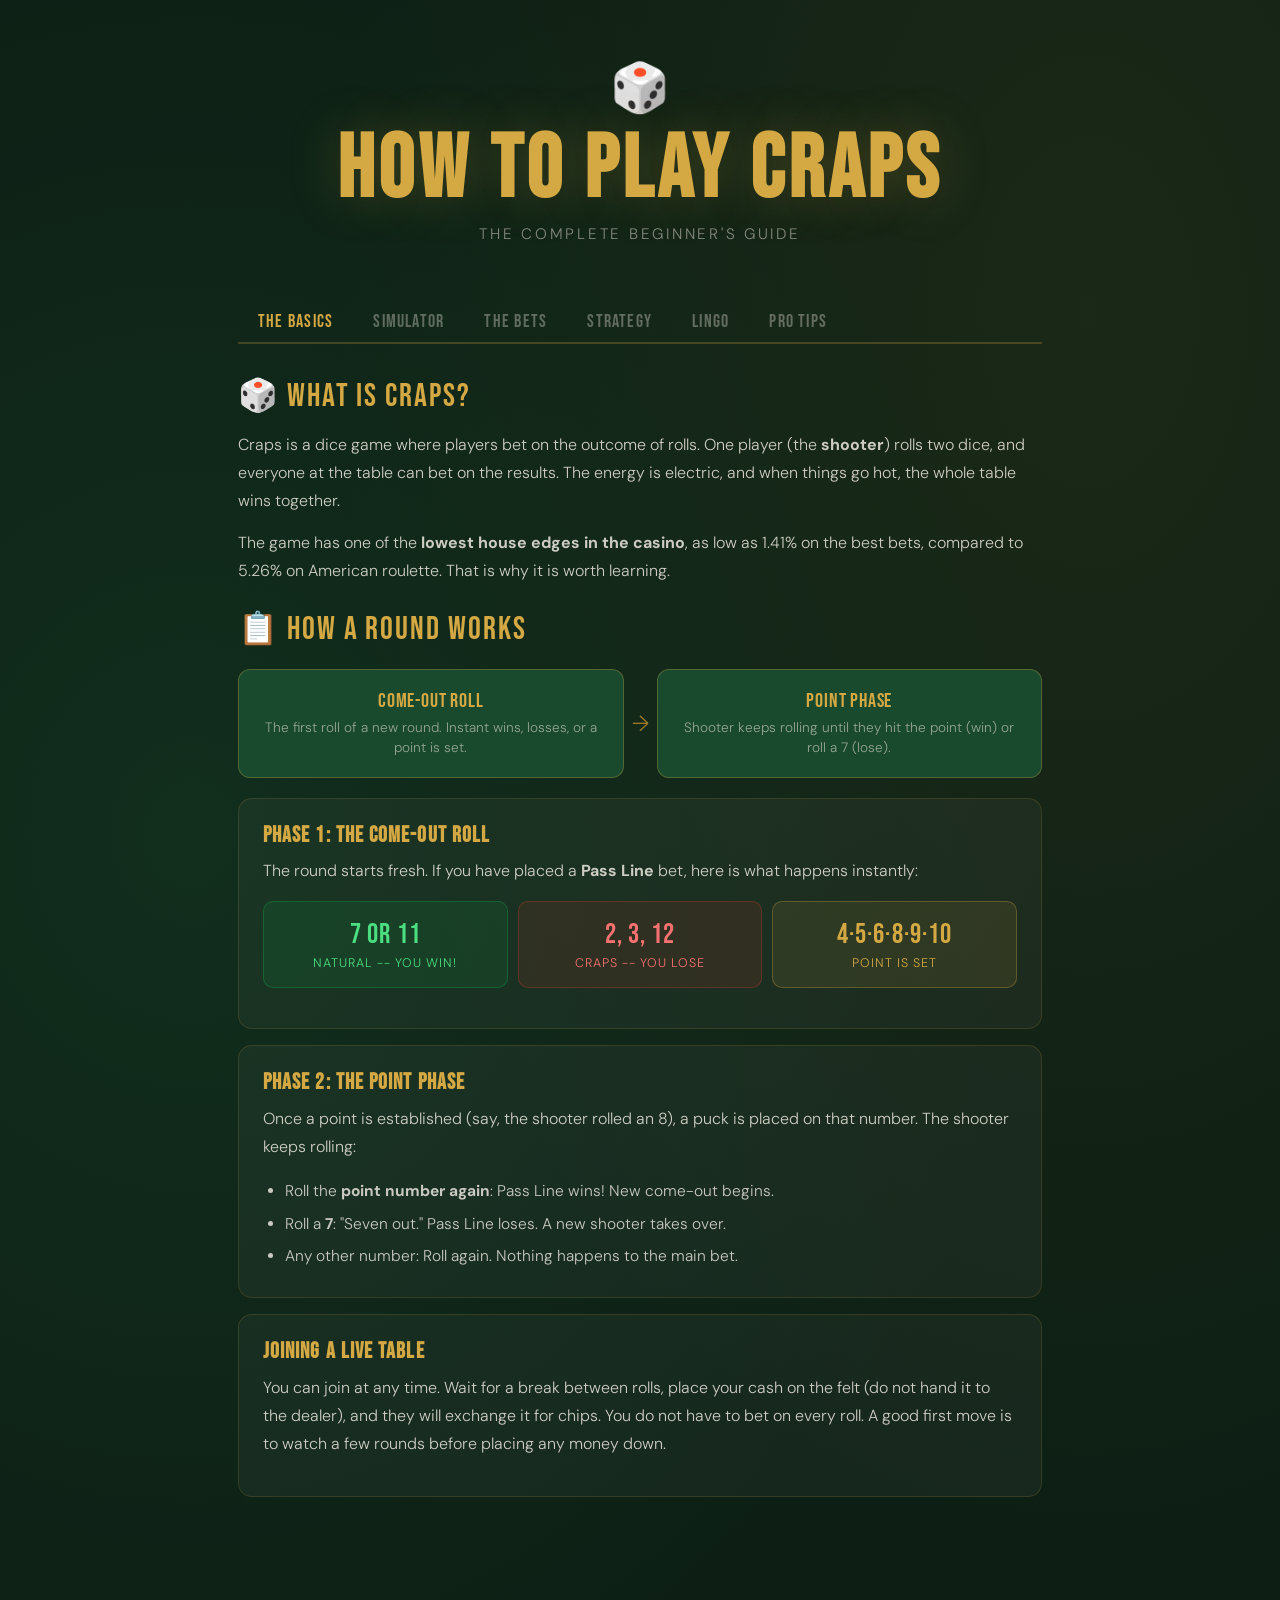
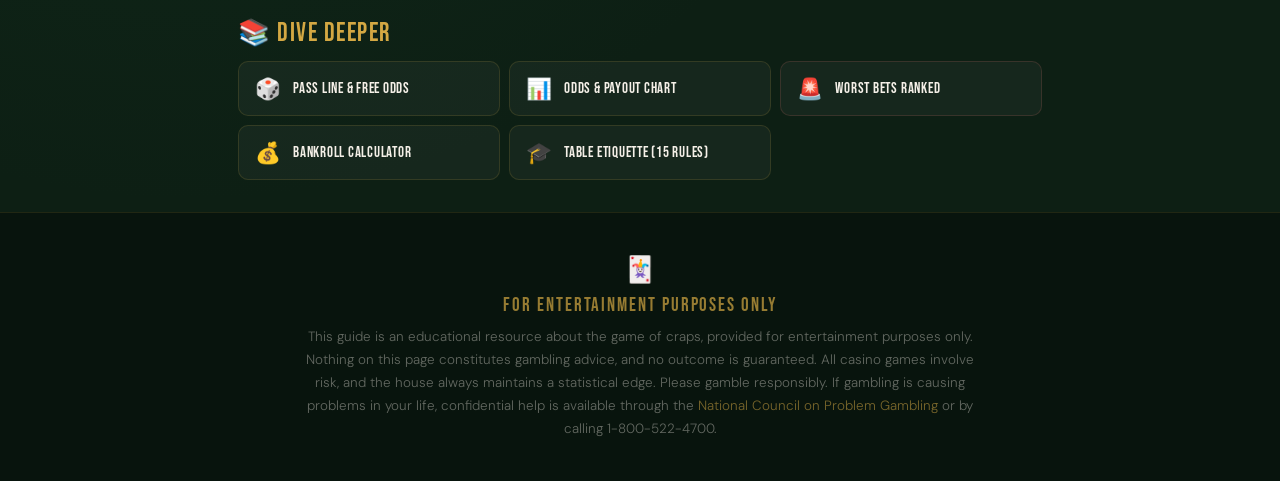
==== commit 41dfd97e: "Add new content pages" ====
--- a/index.html
+++ b/index.html
@@ -352,6 +352,11 @@
       </ul>
       <p style="margin-top:0.8rem">Most casinos allow 2x, 3x-4x-5x, or even 10x odds. <strong>Always take the maximum odds offered.</strong></p>
     </div>
+    <div style="margin-top:1.25rem; display:flex; flex-wrap:wrap; gap:0.5rem;">
+      <a href="/pass-line-bet-explained/" style="display:inline-block;padding:0.55rem 1rem;border-radius:8px;background:rgba(255,255,255,0.04);border:1px solid rgba(212,168,67,0.2);color:var(--gold);font-family:'Bebas Neue',sans-serif;font-size:0.95rem;letter-spacing:0.05em;text-decoration:none;transition:all 0.2s;">&#x1F449; Pass Line &amp; Free Odds Deep Dive</a>
+      <a href="/craps-odds-chart/" style="display:inline-block;padding:0.55rem 1rem;border-radius:8px;background:rgba(255,255,255,0.04);border:1px solid rgba(212,168,67,0.2);color:var(--gold);font-family:'Bebas Neue',sans-serif;font-size:0.95rem;letter-spacing:0.05em;text-decoration:none;transition:all 0.2s;">&#x1F4CA; Full Odds &amp; Payout Chart</a>
+      <a href="/worst-bets-in-craps/" style="display:inline-block;padding:0.55rem 1rem;border-radius:8px;background:rgba(255,255,255,0.04);border:1px solid rgba(248,113,113,0.2);color:var(--red-bright);font-family:'Bebas Neue',sans-serif;font-size:0.95rem;letter-spacing:0.05em;text-decoration:none;transition:all 0.2s;">&#x1F6A8; Worst Bets Ranked</a>
+    </div>
   </div>
 
   <div id="tab-strategy" class="tab-content" role="tabpanel">
@@ -394,6 +399,10 @@
         <li><strong>Ignore everything else</strong> on the table layout</li>
         <li>Tip the dealers occasionally. It's good for the table vibe</li>
       </ol>
+    </div>
+    <div style="margin-top:1.25rem; display:flex; flex-wrap:wrap; gap:0.5rem;">
+      <a href="/craps-bankroll-calculator/" style="display:inline-block;padding:0.55rem 1rem;border-radius:8px;background:rgba(255,255,255,0.04);border:1px solid rgba(212,168,67,0.2);color:var(--gold);font-family:'Bebas Neue',sans-serif;font-size:0.95rem;letter-spacing:0.05em;text-decoration:none;transition:all 0.2s;">&#x1F4B0; Bankroll Calculator</a>
+      <a href="/pass-line-bet-explained/" style="display:inline-block;padding:0.55rem 1rem;border-radius:8px;background:rgba(255,255,255,0.04);border:1px solid rgba(212,168,67,0.2);color:var(--gold);font-family:'Bebas Neue',sans-serif;font-size:0.95rem;letter-spacing:0.05em;text-decoration:none;transition:all 0.2s;">&#x1F449; Pass Line &amp; Free Odds Deep Dive</a>
     </div>
   </div>
 
@@ -432,15 +441,15 @@
       <div class="accordion-body">
         <p style="margin-bottom:1rem;">The rules are the easy part. Here is the physical and social stuff nobody tells you.</p>
         <ol class="steps-list">
-          <li><strong>Find a low minimum table.</strong> Look for $5 or $10 minimums. The Strip skews higher; downtown casinos and off-strip properties are more beginner-friendly. The minimum is posted on a small placard at the table edge.</li>
-          <li><strong>Wait for the right moment to buy in.</strong> Do not walk up mid-roll and drop cash on the table. Wait until the dice are in the center or after a seven-out. Place your cash flat on the felt and say "Change, please." Do not hand it directly to the dealer.</li>
-          <li><strong>Pick your spot.</strong> Standing near either end of the table is fine. The Pass Line runs along the entire edge closest to you. There is no wrong choice here.</li>
-          <li><strong>Announce dealer-placed bets.</strong> For the Pass Line you place your own chips. For bets requiring the dealer to position them, hand over your chips and say what you want. They handle the rest.</li>
-          <li><strong>Collect your winnings promptly.</strong> When you win, the dealer pushes chips to you. Grab them before the next come-out or they may be treated as a new bet. Leaving them is called "letting it ride". Which is fine on purpose but rough by accident.</li>
-          <li><strong>Place your Free Odds bet yourself.</strong> After the point is set, place your odds chips directly behind your Pass Line bet, just outside the Pass Line area. No announcement needed. The dealer will confirm.</li>
-          <li><strong>One hand for the dice.</strong> Shooters use one hand only. Keep your drink back from the table edge. If the dice hit your hand mid-roll, you will hear about it.</li>
-          <li><strong>Tip the crew.</strong> Place a chip on the Pass Line and say "for the dealers." They will appreciate it and the table energy will thank you.</li>
-          <li><strong>Do not stress the etiquette.</strong> Dealers deal with beginners constantly and are glad to help. "Is now a good time to buy in?" gets a friendly answer 99% of the time.</li>
+          <li><strong>Find a low minimum table.</strong><span>Look for $5 or $10 minimums. The Strip skews higher; downtown casinos and off-strip properties are more beginner-friendly. The minimum is posted on a small placard at the table edge.</span></li>
+          <li><strong>Wait for the right moment to buy in.</strong><span>Do not walk up mid-roll and drop cash on the table. Wait until the dice are in the center or after a seven-out. Place your cash flat on the felt and say "Change, please." Do not hand it directly to the dealer.</span></li>
+          <li><strong>Pick your spot.</strong><span>Standing near either end of the table is fine. The Pass Line runs along the entire edge closest to you. There is no wrong choice here.</span></li>
+          <li><strong>Announce dealer-placed bets.</strong><span>For the Pass Line you place your own chips. For bets requiring the dealer to position them, hand over your chips and say what you want. They handle the rest.</span></li>
+          <li><strong>Collect your winnings promptly.</strong><span>When you win, the dealer pushes chips to you. Grab them before the next come-out or they may be treated as a new bet. Leaving them is called "letting it ride". Which is fine on purpose but rough by accident.</span></li>
+          <li><strong>Place your Free Odds bet yourself.</strong><span>After the point is set, place your odds chips directly behind your Pass Line bet, just outside the Pass Line area. No announcement needed. The dealer will confirm.</span></li>
+          <li><strong>One hand for the dice.</strong><span>Shooters use one hand only. Keep your drink back from the table edge. If the dice hit your hand mid-roll, you will hear about it.</span></li>
+          <li><strong>Tip the crew.</strong><span>Place a chip on the Pass Line and say "for the dealers." They will appreciate it and the table energy will thank you.</span></li>
+          <li><strong>Do not stress the etiquette.</strong><span>Dealers deal with beginners constantly and are glad to help. "Is now a good time to buy in?" gets a friendly answer 99% of the time.</span></li>
         </ol>
       </div>
     </div>
@@ -452,17 +461,19 @@
       </button>
       <div class="accordion-body">
         <p>Not all casinos offer the same odds multiplier. The higher the multiplier, the more of your total action sits on a 0% edge bet.</p>
-        <table class="odds-table">
-          <thead><tr><th>Casino Offer</th><th>Pass Line</th><th>Max Odds</th><th>Combined Edge</th></tr></thead>
-          <tbody>
-            <tr><td>1x Odds</td><td>$10</td><td>$10</td><td>0.85%</td></tr>
-            <tr><td>2x Odds</td><td>$10</td><td>$20</td><td>0.61%</td></tr>
-            <tr><td>3-4-5x Odds</td><td>$10</td><td>$30-50</td><td class="highlight">0.37%</td></tr>
-            <tr><td>5x Odds</td><td>$10</td><td>$50</td><td>0.33%</td></tr>
-            <tr><td>10x Odds</td><td>$10</td><td>$100</td><td class="highlight">0.18%</td></tr>
-            <tr><td>100x Odds</td><td>$10</td><td>$1,000</td><td>0.02%</td></tr>
-          </tbody>
-        </table>
+        <div class="table-wrap">
+          <table class="odds-table">
+            <thead><tr><th>Casino Offer</th><th>Pass Line</th><th>Max Odds</th><th>Combined Edge</th></tr></thead>
+            <tbody>
+              <tr><td>1x Odds</td><td>$10</td><td>$10</td><td>0.85%</td></tr>
+              <tr><td>2x Odds</td><td>$10</td><td>$20</td><td>0.61%</td></tr>
+              <tr><td>3-4-5x Odds</td><td>$10</td><td>$30-50</td><td class="highlight">0.37%</td></tr>
+              <tr><td>5x Odds</td><td>$10</td><td>$50</td><td>0.33%</td></tr>
+              <tr><td>10x Odds</td><td>$10</td><td>$100</td><td class="highlight">0.18%</td></tr>
+              <tr><td>100x Odds</td><td>$10</td><td>$1,000</td><td>0.02%</td></tr>
+            </tbody>
+          </table>
+        </div>
         <p style="margin-top:1rem;"><strong>3-4-5x is the most common offer</strong> at major casinos: 3x on the 4 and 10, 4x on the 5 and 9, 5x on the 6 and 8. Those multipliers normalize the max payout to exactly 6x your Pass Line bet regardless of the point, keeping dealer math clean.</p>
         <p>Higher odds do not change your expected loss per hour. The only money the casino profits from is your flat Pass Line bet. Everything behind it is pure math in your favor. Higher multipliers just shift more of your total action onto the 0% bet, giving bigger swings in both directions.</p>
         <p>Budget tip: a $5 table with 2x odds beats a $25 table with 10x odds every time. The table minimum is always your biggest cost driver.</p>
@@ -519,8 +530,23 @@
 
       </div>
     </div>
-  </div>
-
+    <div style="margin-top:1.25rem; display:flex; flex-wrap:wrap; gap:0.5rem;">
+      <a href="/craps-table-etiquette/" style="display:inline-block;padding:0.55rem 1rem;border-radius:8px;background:rgba(255,255,255,0.04);border:1px solid rgba(212,168,67,0.2);color:var(--gold);font-family:'Bebas Neue',sans-serif;font-size:0.95rem;letter-spacing:0.05em;text-decoration:none;transition:all 0.2s;">&#x1F3B0; Full Table Etiquette Guide (15 Rules)</a>
+      <a href="/craps-odds-chart/" style="display:inline-block;padding:0.55rem 1rem;border-radius:8px;background:rgba(255,255,255,0.04);border:1px solid rgba(212,168,67,0.2);color:var(--gold);font-family:'Bebas Neue',sans-serif;font-size:0.95rem;letter-spacing:0.05em;text-decoration:none;transition:all 0.2s;">&#x1F4CA; Full Odds &amp; Payout Chart</a>
+    </div>
+  </div>
+
+</div>
+
+<div style="max-width:860px;margin:0 auto;padding:1.5rem clamp(1rem,4vw,1.75rem) 0;">
+  <div style="font-family:'Bebas Neue',sans-serif;font-size:clamp(1.3rem,4vw,1.6rem);color:var(--gold);letter-spacing:0.06em;margin-bottom:0.75rem;">&#x1F4DA; Dive Deeper</div>
+  <div style="display:grid;grid-template-columns:repeat(auto-fit,minmax(240px,1fr));gap:0.6rem;">
+    <a href="/pass-line-bet-explained/" style="display:flex;align-items:center;gap:0.75rem;padding:0.8rem 1rem;border-radius:10px;background:rgba(255,255,255,0.04);border:1px solid rgba(212,168,67,0.15);text-decoration:none;transition:all 0.2s;"><span style="font-size:1.3rem;">&#x1F3B2;</span><span style="font-family:'Bebas Neue',sans-serif;font-size:0.95rem;letter-spacing:0.05em;color:var(--cream);">Pass Line &amp; Free Odds</span></a>
+    <a href="/craps-odds-chart/" style="display:flex;align-items:center;gap:0.75rem;padding:0.8rem 1rem;border-radius:10px;background:rgba(255,255,255,0.04);border:1px solid rgba(212,168,67,0.15);text-decoration:none;transition:all 0.2s;"><span style="font-size:1.3rem;">&#x1F4CA;</span><span style="font-family:'Bebas Neue',sans-serif;font-size:0.95rem;letter-spacing:0.05em;color:var(--cream);">Odds &amp; Payout Chart</span></a>
+    <a href="/worst-bets-in-craps/" style="display:flex;align-items:center;gap:0.75rem;padding:0.8rem 1rem;border-radius:10px;background:rgba(255,255,255,0.04);border:1px solid rgba(248,113,113,0.15);text-decoration:none;transition:all 0.2s;"><span style="font-size:1.3rem;">&#x1F6A8;</span><span style="font-family:'Bebas Neue',sans-serif;font-size:0.95rem;letter-spacing:0.05em;color:var(--cream);">Worst Bets Ranked</span></a>
+    <a href="/craps-bankroll-calculator/" style="display:flex;align-items:center;gap:0.75rem;padding:0.8rem 1rem;border-radius:10px;background:rgba(255,255,255,0.04);border:1px solid rgba(212,168,67,0.15);text-decoration:none;transition:all 0.2s;"><span style="font-size:1.3rem;">&#x1F4B0;</span><span style="font-family:'Bebas Neue',sans-serif;font-size:0.95rem;letter-spacing:0.05em;color:var(--cream);">Bankroll Calculator</span></a>
+    <a href="/craps-table-etiquette/" style="display:flex;align-items:center;gap:0.75rem;padding:0.8rem 1rem;border-radius:10px;background:rgba(255,255,255,0.04);border:1px solid rgba(212,168,67,0.15);text-decoration:none;transition:all 0.2s;"><span style="font-size:1.3rem;">&#x1F393;</span><span style="font-family:'Bebas Neue',sans-serif;font-size:0.95rem;letter-spacing:0.05em;color:var(--cream);">Table Etiquette (15 Rules)</span></a>
+  </div>
 </div>
 
 <div class="sponsor-zone" id="sponsor-zone">
--- a/css/style.css
+++ b/css/style.css
@@ -129,7 +129,9 @@
 .outcome.point .result { color: var(--gold); }
 
 .table-wrap { overflow-x: auto; -webkit-overflow-scrolling: touch; border-radius: 10px; }
-.bets-table { width: 100%; border-collapse: collapse; font-size: clamp(0.8rem,2.2vw,0.9rem); min-width: 500px; }
+.bets-table { width: 100%; border-collapse: collapse; table-layout: fixed; font-size: clamp(0.8rem,2.2vw,0.9rem); min-width: 500px; }
+.bets-table th:first-child, .bets-table td:first-child { width: 38%; }
+.bets-table th:nth-child(2), .bets-table td:nth-child(2) { width: 18%; }
 .bets-table th {
   font-family: 'Bebas Neue', sans-serif; font-size: clamp(0.85rem,2.5vw,1rem);
   letter-spacing: 0.06em; color: var(--gold); text-align: left;
@@ -459,14 +461,17 @@
 }
 .accordion-body.open { display: block; animation: fadeIn 0.2s ease; }
 
-.odds-table { width: 100%; border-collapse: collapse; font-size: clamp(0.8rem,2.2vw,0.88rem); margin-top: 0.75rem; }
+.odds-table { width: 100%; border-collapse: collapse; table-layout: fixed; font-size: clamp(0.8rem,2.2vw,0.9rem); min-width: 380px; }
 .odds-table th {
-  font-family: 'Bebas Neue', sans-serif; font-size: clamp(0.8rem,2.2vw,0.9rem);
+  font-family: 'Bebas Neue', sans-serif; font-size: clamp(0.85rem,2.5vw,1rem);
   letter-spacing: 0.06em; color: var(--gold); text-align: left;
-  padding: 0.5rem 0.7rem; border-bottom: 1px solid rgba(212,168,67,0.25);
-  background: rgba(0,0,0,0.15);
-}
-.odds-table td { padding: 0.5rem 0.7rem; border-bottom: 1px solid rgba(255,255,255,0.04); color: rgba(245,240,232,0.78); vertical-align: top; }
+  padding: 0.65rem 0.75rem; border-bottom: 1px solid rgba(212,168,67,0.3);
+  background: rgba(0,0,0,0.2);
+}
+.odds-table th:first-child, .odds-table td:first-child { width: 36%; }
+.odds-table th:not(:first-child), .odds-table td:not(:first-child) { text-align: center; }
+.odds-table td { padding: 0.65rem 0.75rem; border-bottom: 1px solid rgba(255,255,255,0.04); color: rgba(245,240,232,0.78); vertical-align: top; line-height: 1.5; }
+.odds-table tr:hover td { background: rgba(255,255,255,0.025); }
 .odds-table tr:last-child td { border-bottom: none; }
 .odds-table .highlight { color: var(--green-bright); font-weight: 600; }
 
@@ -494,18 +499,22 @@
 .steps-list { list-style: none; padding: 0; counter-reset: steps; }
 .steps-list li {
   counter-increment: steps;
-  display: flex; gap: 0.9rem; align-items: flex-start;
+  display: grid;
+  grid-template-columns: 2rem 9rem 1fr;
+  column-gap: 0.9rem;
+  align-items: start;
   padding: 0.8rem 0; border-bottom: 1px solid rgba(255,255,255,0.05);
   font-size: clamp(0.86rem,2.3vw,0.95rem); color: rgba(245,240,232,0.82); line-height: 1.6;
 }
 .steps-list li:last-child { border-bottom: none; }
+.steps-list li strong { color: var(--cream); }
 .steps-list li::before {
   content: counter(steps);
   font-family: 'Bebas Neue', sans-serif; font-size: 1.1rem; letter-spacing: 0.04em;
   background: var(--felt); border: 1px solid rgba(212,168,67,0.3);
   color: var(--gold); border-radius: 50%;
   width: 2rem; height: 2rem; display: flex; align-items: center; justify-content: center;
-  flex-shrink: 0; margin-top: 0.05rem;
+  margin-top: 0.1rem;
 }
 
 .sponsor-zone {
